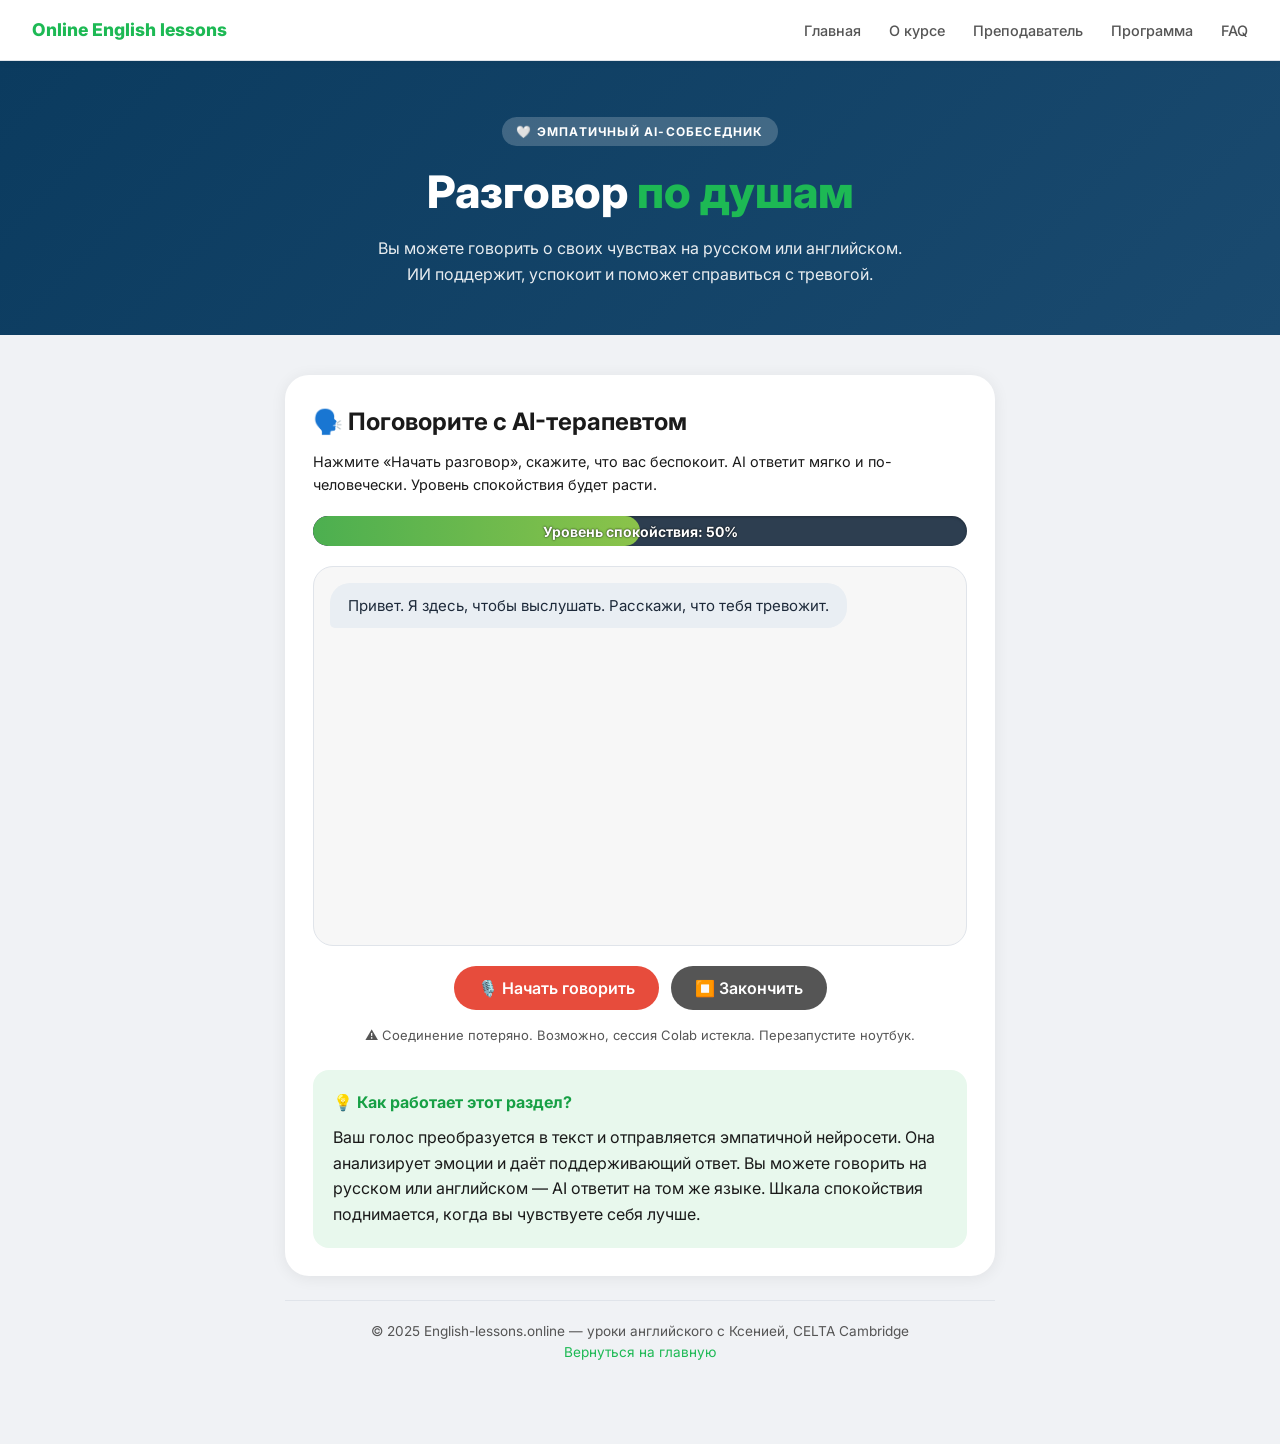
==== ai_therapist.html @ 1fcce780 "Add files via upload" ====
<!DOCTYPE html>
<html lang="ru">
<head>
<meta charset="UTF-8">
<meta name="viewport" content="width=device-width, initial-scale=1.0, user-scalable=yes">
<title>Разговор по душам — AI-терапевт | English-lessons.online</title>
<meta name="description" content="Эмпатичный AI-собеседник, который поможет снять тревогу и улучшить разговорный английский. Говорите о своих чувствах — ИИ поддержит и успокоит.">
<link href="https://fonts.googleapis.com/css2?family=Inter:wght@400;500;600;700;800&display=swap" rel="stylesheet">
<style>
  :root {
    --green: #1db954;
    --green-dark: #17a045;
    --green-light: #e8f8ed;
    --bg: #f0f2f5;
    --card: #ffffff;
    --text: #1a1a1a;
    --text-muted: #555;
    --border: #e0e4ea;
    --shadow: 0 2px 16px rgba(0,0,0,0.07);
  }
  * { margin: 0; padding: 0; box-sizing: border-box; }
  body { background: var(--bg); color: var(--text); font-family: 'Inter', sans-serif; font-size: 16px; line-height: 1.6; }

  .site-header { background: #fff; border-bottom: 1px solid var(--border); padding: 16px 32px; display: flex; align-items: center; justify-content: space-between; position: sticky; top: 0; z-index: 100; box-shadow: 0 1px 8px rgba(0,0,0,0.05); flex-wrap: wrap; gap: 12px; }
  .site-logo { font-size: 1.1rem; font-weight: 800; color: var(--green); text-decoration: none; }
  .site-nav { display: flex; gap: 28px; flex-wrap: wrap; }
  .site-nav a { color: var(--text-muted); text-decoration: none; font-size: 0.9rem; font-weight: 500; }
  .site-nav a:hover { color: var(--green); }

  .hero { background: linear-gradient(135deg, #0b3b5f 0%, #1a4a6f 100%); padding: 56px 20px 48px; text-align: center; color: white; }
  .hero-tag { display: inline-block; background: rgba(255,255,255,0.2); color: #fff; font-size: 0.75rem; font-weight: 700; letter-spacing: 0.1em; text-transform: uppercase; padding: 5px 14px; border-radius: 20px; margin-bottom: 20px; }
  .hero h1 { font-size: clamp(1.8rem, 4vw, 2.8rem); font-weight: 800; line-height: 1.2; max-width: 700px; margin: 0 auto 16px; }
  .hero h1 span { color: var(--green); }
  .hero p { max-width: 550px; margin: 0 auto; opacity: 0.9; font-size: 1rem; }

  .page-wrap { max-width: 750px; margin: 0 auto; padding: 40px 20px 80px; }
  .card { background: var(--card); border-radius: 24px; box-shadow: var(--shadow); padding: 28px; margin-bottom: 24px; }

  .calm-bar { background: #2d3e50; border-radius: 30px; height: 30px; margin: 20px 0; position: relative; overflow: hidden; box-shadow: inset 0 1px 3px rgba(0,0,0,0.3); }
  .calm-fill { background: linear-gradient(90deg, #4caf50, #8bc34a); height: 100%; width: 50%; border-radius: 30px; transition: width 0.5s ease; }
  #calmText { position: absolute; top: 5px; left: 0; right: 0; text-align: center; color: white; font-weight: bold; text-shadow: 0 0 2px black; font-size: 14px; }

  .chat { background: rgba(0,0,0,0.03); border-radius: 20px; height: 380px; overflow-y: auto; padding: 16px; margin: 20px 0; display: flex; flex-direction: column; gap: 12px; border: 1px solid var(--border); }
  .message { max-width: 85%; padding: 12px 18px; border-radius: 20px; font-size: 15px; line-height: 1.4; word-wrap: break-word; }
  .user { background: var(--green); color: white; align-self: flex-end; border-bottom-right-radius: 5px; }
  .bot { background: #e9eef3; color: #1e2a3a; align-self: flex-start; border-bottom-left-radius: 5px; }

  .controls { display: flex; gap: 12px; justify-content: center; margin-top: 10px; }
  button { padding: 12px 24px; font-size: 16px; border: none; border-radius: 40px; cursor: pointer; font-weight: 600; transition: transform 0.1s, opacity 0.2s; font-family: inherit; }
  button:active { transform: scale(0.97); }
  .btn-record { background: #e74c3c; color: white; }
  .btn-record.recording { background: #c0392b; animation: pulse 1s infinite; }
  .btn-stop { background: #555; color: white; }
  @keyframes pulse { 0%,100% { opacity: 1; } 50% { opacity: 0.7; } }
  .status { text-align: center; margin-top: 15px; font-size: 13px; color: var(--text-muted); }
  .tip-block { background: var(--green-light); border-radius: 16px; padding: 20px; margin-top: 24px; }
  .tip-block h3 { font-size: 1rem; margin-bottom: 10px; color: var(--green-dark); }
  .article-footer { border-top: 1px solid var(--border); padding-top: 20px; margin-top: 20px; color: var(--text-muted); font-size: 0.85rem; text-align: center; }
  .article-footer a { color: var(--green); text-decoration: none; }
  @media (max-width: 600px) {
    .site-nav { display: none; }
    .card { padding: 20px; }
    .chat { height: 300px; }
  }
</style>
</head>
<body>

<header class="site-header">
  <a href="https://english-lessons.online" class="site-logo">Online English lessons</a>
  <nav class="site-nav">
    <a href="https://english-lessons.online">Главная</a>
    <a href="https://english-lessons.online/#about-course">О курсе</a>
    <a href="https://english-lessons.online/#teacher">Преподаватель</a>
    <a href="https://english-lessons.online/#program">Программа</a>
    <a href="https://english-lessons.online/#faq">FAQ</a>
  </nav>
</header>

<div class="hero">
  <div class="hero-tag">🤍 Эмпатичный AI-собеседник</div>
  <h1>Разговор <span>по душам</span></h1>
  <p>Вы можете говорить о своих чувствах на русском или английском. ИИ поддержит, успокоит и поможет справиться с тревогой.</p>
</div>

<div class="page-wrap">
  <div class="card">
    <h2 style="margin-bottom: 8px;">🗣️ Поговорите с AI-терапевтом</h2>
    <p style="font-size:0.9rem; margin-bottom: 16px;">Нажмите «Начать разговор», скажите, что вас беспокоит. AI ответит мягко и по-человечески. Уровень спокойствия будет расти.</p>

    <div class="calm-bar">
      <div class="calm-fill" id="calmFill" style="width: 50%"></div>
      <span id="calmText">Уровень спокойствия: 50%</span>
    </div>

    <div class="chat" id="chat">
      <div class="message bot">Привет. Я здесь, чтобы выслушать. Расскажи, что тебя тревожит.</div>
    </div>

    <div class="controls">
      <button id="recordBtn" class="btn-record">🎙️ Начать говорить</button>
      <button id="stopBtn" class="btn-stop" disabled>⏹️ Закончить</button>
    </div>
    <div class="status" id="status">✅ Готов к разговору. Разрешите микрофон.</div>

    <div class="tip-block">
      <h3>💡 Как работает этот раздел?</h3>
      <p>Ваш голос преобразуется в текст и отправляется эмпатичной нейросети. Она анализирует эмоции и даёт поддерживающий ответ. Вы можете говорить на русском или английском — AI ответит на том же языке. Шкала спокойствия поднимается, когда вы чувствуете себя лучше.</p>
    </div>
  </div>

  <div class="article-footer">
    <p>© 2025 English-lessons.online — уроки английского с Ксенией, CELTA Cambridge</p>
    <p><a href="https://english-lessons.online">Вернуться на главную</a></p>
  </div>
</div>

<script>
  // ⚠️ ВАШ СТАТИЧЕСКИЙ NGROK ДОМЕН (без https://)
  const NGROK_DOMAIN = "rely-mobility-fraternal.ngrok-free.dev";
  const WS_URL = `wss://${NGROK_DOMAIN}/ws`;

  let ws = null;
  let recognition = null;
  let isRecording = false;

  const chatDiv = document.getElementById('chat');
  const recordBtn = document.getElementById('recordBtn');
  const stopBtn = document.getElementById('stopBtn');
  const statusSpan = document.getElementById('status');
  const calmFill = document.getElementById('calmFill');
  const calmText = document.getElementById('calmText');

  function updateCalmScore(score) {
    const percent = Math.min(100, Math.max(0, score));
    calmFill.style.width = percent + '%';
    calmText.innerText = `Уровень спокойствия: ${percent}%`;
  }

  function addMessage(text, isUser) {
    const msgDiv = document.createElement('div');
    msgDiv.className = `message ${isUser ? 'user' : 'bot'}`;
    msgDiv.innerText = text;
    chatDiv.appendChild(msgDiv);
    chatDiv.scrollTop = chatDiv.scrollHeight;
  }

  function connectWebSocket() {
    ws = new WebSocket(WS_URL);
    ws.onopen = () => {
      statusSpan.innerText = '🔌 Соединение с AI установлено. Говорите в микрофон.';
      console.log('WebSocket connected');
    };
    ws.onmessage = (event) => {
      try {
        const data = JSON.parse(event.data);
        addMessage(data.response, false);
        updateCalmScore(data.calm_score);
        if (data.emotion && (data.emotion.includes('тревога') || data.emotion.includes('гнев'))) {
          statusSpan.innerText = '😟 Понимаю вашу тревогу. Дышите спокойно.';
        } else {
          statusSpan.innerText = '👍 Отлично. Продолжайте делиться.';
        }
      } catch(e) { console.error(e); }
    };
    ws.onerror = (err) => {
      console.error(err);
      statusSpan.innerText = '❌ Ошибка связи. Проверьте, запущен ли бэкенд в Colab.';
    };
    ws.onclose = () => {
      statusSpan.innerText = '⚠️ Соединение потеряно. Возможно, сессия Colab истекла. Перезапустите ноутбук.';
    };
  }

  function startRecording() {
    if (!('webkitSpeechRecognition' in window) && !('SpeechRecognition' in window)) {
      alert('Ваш браузер не поддерживает распознавание речи. Используйте Chrome, Edge или Safari.');
      return;
    }
    const SpeechRecognition = window.SpeechRecognition || window.webkitSpeechRecognition;
    recognition = new SpeechRecognition();
    recognition.lang = 'ru-RU'; // автоматически определит и английский
    recognition.interimResults = false;
    recognition.maxAlternatives = 1;

    recognition.onstart = () => {
      isRecording = true;
      recordBtn.disabled = true;
      stopBtn.disabled = false;
      statusSpan.innerText = '🎤 Слушаю... говорите.';
      recordBtn.classList.add('recording');
    };
    recognition.onresult = (event) => {
      const text = event.results[0][0].transcript;
      addMessage(text, true);
      if (ws && ws.readyState === WebSocket.OPEN) {
        ws.send(JSON.stringify({ text: text }));
        statusSpan.innerText = '🤔 Думаю над ответом...';
      } else {
        statusSpan.innerText = '❌ Нет соединения с сервером. Перезагрузите страницу.';
      }
      stopRecording();
    };
    recognition.onerror = (event) => {
      statusSpan.innerText = 'Ошибка распознавания: ' + event.error;
      stopRecording();
    };
    recognition.onend = () => stopRecording();
    recognition.start();
  }

  function stopRecording() {
    if (recognition) {
      recognition.stop();
    }
    isRecording = false;
    recordBtn.disabled = false;
    stopBtn.disabled = true;
    recordBtn.classList.remove('recording');
    if (statusSpan.innerText.includes('Слушаю')) {
      statusSpan.innerText = '⏸️ Запись остановлена.';
    }
  }

  recordBtn.onclick = startRecording;
  stopBtn.onclick = stopRecording;

  connectWebSocket();
</script>
</body>
</html>
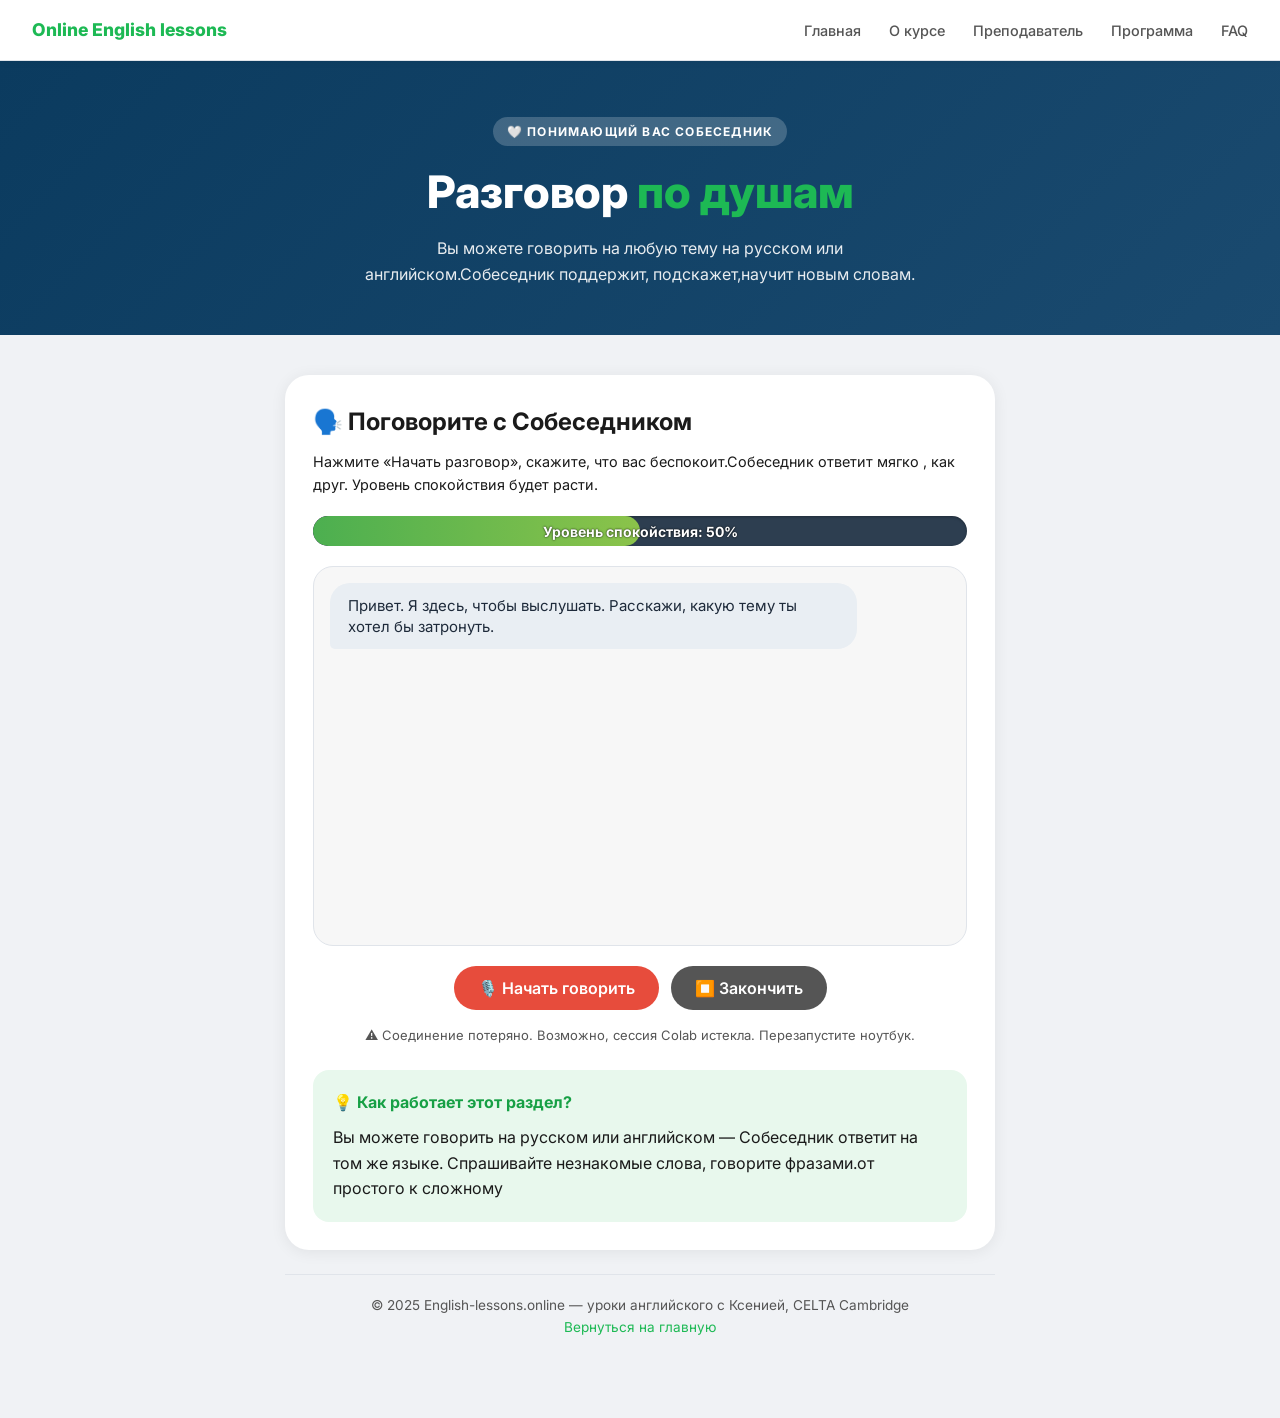
==== commit 87749ccd: "Update ai_therapist.html" ====
--- a/ai_therapist.html
+++ b/ai_therapist.html
@@ -3,8 +3,8 @@
 <head>
 <meta charset="UTF-8">
 <meta name="viewport" content="width=device-width, initial-scale=1.0, user-scalable=yes">
-<title>Разговор по душам — AI-терапевт | English-lessons.online</title>
-<meta name="description" content="Эмпатичный AI-собеседник, который поможет снять тревогу и улучшить разговорный английский. Говорите о своих чувствах — ИИ поддержит и успокоит.">
+<title> Интерактивный диалог с собеседником онлайн бесплатно</title>
+<meta name="description" content="учим английский   интерактивно,  режим беседы, любые темы ">
 <link href="https://fonts.googleapis.com/css2?family=Inter:wght@400;500;600;700;800&display=swap" rel="stylesheet">
 <style>
   :root {
@@ -78,15 +78,15 @@
 </header>
 
 <div class="hero">
-  <div class="hero-tag">🤍 Эмпатичный AI-собеседник</div>
+  <div class="hero-tag">🤍 Понимающий ВАС собеседник</div>
   <h1>Разговор <span>по душам</span></h1>
-  <p>Вы можете говорить о своих чувствах на русском или английском. ИИ поддержит, успокоит и поможет справиться с тревогой.</p>
+  <p>Вы можете говорить на любую тему на русском или английском.Собеседник поддержит, подскажет,научит новым словам.</p>
 </div>
 
 <div class="page-wrap">
   <div class="card">
-    <h2 style="margin-bottom: 8px;">🗣️ Поговорите с AI-терапевтом</h2>
-    <p style="font-size:0.9rem; margin-bottom: 16px;">Нажмите «Начать разговор», скажите, что вас беспокоит. AI ответит мягко и по-человечески. Уровень спокойствия будет расти.</p>
+    <h2 style="margin-bottom: 8px;">🗣️ Поговорите с Собеседником</h2>
+    <p style="font-size:0.9rem; margin-bottom: 16px;">Нажмите «Начать разговор», скажите, что вас беспокоит.Собеседник ответит мягко , как друг. Уровень спокойствия будет расти.</p>
 
     <div class="calm-bar">
       <div class="calm-fill" id="calmFill" style="width: 50%"></div>
@@ -94,7 +94,7 @@
     </div>
 
     <div class="chat" id="chat">
-      <div class="message bot">Привет. Я здесь, чтобы выслушать. Расскажи, что тебя тревожит.</div>
+      <div class="message bot">Привет. Я здесь, чтобы выслушать. Расскажи, какую тему ты хотел бы затронуть.</div>
     </div>
 
     <div class="controls">
@@ -105,7 +105,7 @@
 
     <div class="tip-block">
       <h3>💡 Как работает этот раздел?</h3>
-      <p>Ваш голос преобразуется в текст и отправляется эмпатичной нейросети. Она анализирует эмоции и даёт поддерживающий ответ. Вы можете говорить на русском или английском — AI ответит на том же языке. Шкала спокойствия поднимается, когда вы чувствуете себя лучше.</p>
+      <p> Вы можете говорить на русском или английском — Собеседник ответит на том же языке. Спрашивайте незнакомые слова, говорите фразами.от простого к сложному</p>
     </div>
   </div>
 
@@ -228,4 +228,4 @@
   connectWebSocket();
 </script>
 </body>
-</html>+</html>
